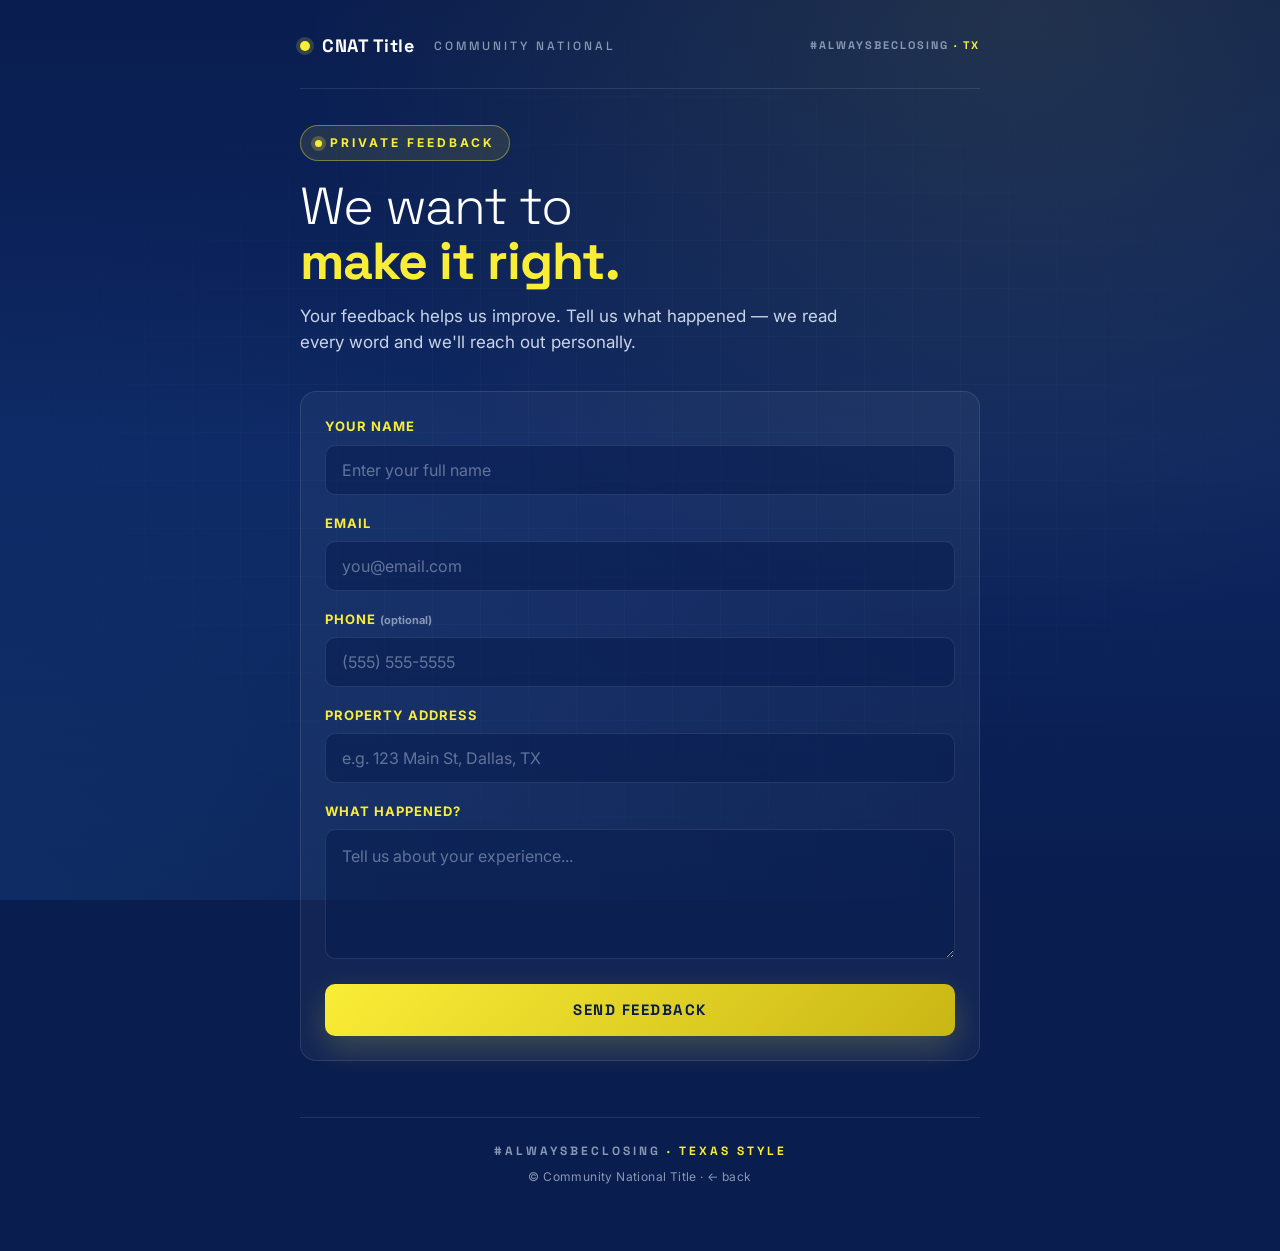
==== feedback-form/index.html @ 010f8af2 "Initial site — migrate cnattitle.tech off GHL 4 pages (review, locations-picker, feedback-form, than" ====
<!DOCTYPE html>
<html lang="en">
<head>
<meta charset="UTF-8">
<meta name="viewport" content="width=device-width, initial-scale=1.0, viewport-fit=cover">
<meta name="theme-color" content="#091d4f">
<title>We want to make it right — CNAT Title</title>
<meta name="description" content="Your feedback helps us improve. Share what happened — we read every word and we'll reach out personally.">
<meta name="robots" content="noindex">

<meta property="og:type" content="website">
<meta property="og:url" content="https://cnattitle.tech/feedback-form">
<meta property="og:title" content="We want to make it right — CNAT Title">
<meta property="og:description" content="Tell us what happened. We read every word.">
<meta property="og:image" content="https://cnattitle.tech/assets/og-review.png">
<meta name="twitter:card" content="summary_large_image">
<meta name="twitter:image" content="https://cnattitle.tech/assets/og-review.png">

<link rel="icon" href="/assets/favicon.ico">
<link rel="preconnect" href="https://fonts.googleapis.com">
<link rel="preconnect" href="https://fonts.gstatic.com" crossorigin>
<link href="https://fonts.googleapis.com/css2?family=Inter:wght@400;500;600;700&family=Space+Grotesk:wght@300;400;500;700;800&display=swap" rel="stylesheet">
<link rel="stylesheet" href="/assets/styles.css?v=1">
</head>
<body>
<main class="container">
  <header class="brand-bar">
    <div class="brand-mark"><span class="dot"></span>CNAT Title<span class="sub">Community National</span></div>
    <span class="brand-tag">#AlwaysBeClosing <span class="gold">· TX</span></span>
  </header>

  <section class="hero">
    <span class="eyebrow"><span class="pulse"></span>Private feedback</span>
    <h1>We want to<br><span class="accent">make it right.</span></h1>
    <p class="lead">Your feedback helps us improve. Tell us what happened — we read every word and we'll reach out personally.</p>
  </section>

  <form class="form-card" id="feedbackForm" novalidate>
    <div class="form-row">
      <label for="name">Your name</label>
      <input id="name" name="name" type="text" autocomplete="name" placeholder="Enter your full name" required>
    </div>
    <div class="form-row">
      <label for="email">Email</label>
      <input id="email" name="email" type="email" autocomplete="email" placeholder="you@email.com" required>
    </div>
    <div class="form-row">
      <label for="phone">Phone <span style="color:var(--muted);text-transform:none;letter-spacing:0;font-size:11px;">(optional)</span></label>
      <input id="phone" name="phone" type="tel" autocomplete="tel" placeholder="(555) 555-5555">
    </div>
    <div class="form-row">
      <label for="property">Property address</label>
      <input id="property" name="property" type="text" autocomplete="street-address" placeholder="e.g. 123 Main St, Dallas, TX" required>
    </div>
    <div class="form-row">
      <label for="message">What happened?</label>
      <textarea id="message" name="message" placeholder="Tell us about your experience..." required></textarea>
    </div>
    <div class="form-error" id="formError" role="alert"></div>
    <button class="btn" type="submit" id="submitBtn">Send feedback</button>
  </form>

  <footer class="footer">
    <div class="footer-tag">#AlwaysBeClosing <span class="gold">· Texas Style</span></div>
    <div>© Community National Title · <a href="/review">← back</a></div>
  </footer>
</main>

<script>
(function() {
  // Posts to n8n workflow "CNAT cnattitle.tech — Review Feedback → GHL" (id jV8NSQOhdHXovMks)
  // Flow: webhook → upsert GHL contact (CNAT) → add note → email marketing@cnattitle.com → respond OK
  var WEBHOOK_URL = "https://n8n.cnattitle.tech/webhook/cnat-web-review-feedback";

  var form = document.getElementById('feedbackForm');
  var btn = document.getElementById('submitBtn');
  var err = document.getElementById('formError');

  form.addEventListener('submit', async function(e) {
    e.preventDefault();
    err.classList.remove('visible');
    err.textContent = '';

    var payload = {
      source: 'cnattitle.tech/feedback-form',
      submitted_at: new Date().toISOString(),
      name: document.getElementById('name').value.trim(),
      email: document.getElementById('email').value.trim(),
      phone: document.getElementById('phone').value.trim(),
      property_address: document.getElementById('property').value.trim(),
      message: document.getElementById('message').value.trim()
    };

    if (!payload.name || !payload.email || !payload.property_address || !payload.message) {
      err.textContent = 'Please fill in all required fields.';
      err.classList.add('visible');
      return;
    }

    btn.disabled = true;
    var originalText = btn.textContent;
    btn.textContent = 'Sending…';

    try {
      var res = await fetch(WEBHOOK_URL, {
        method: 'POST',
        headers: { 'Content-Type': 'application/json' },
        body: JSON.stringify(payload)
      });
      // GHL inbound webhooks generally return 200 quickly; we proceed regardless of body
      if (!res.ok && res.status !== 0) {
        throw new Error('Server responded ' + res.status);
      }
      window.location.href = '/thank-you';
    } catch (ex) {
      // Even with CORS / opaque responses, the data usually lands. Best-effort fallback:
      try {
        await fetch(WEBHOOK_URL, {
          method: 'POST',
          mode: 'no-cors',
          headers: { 'Content-Type': 'application/json' },
          body: JSON.stringify(payload)
        });
        window.location.href = '/thank-you';
      } catch (e2) {
        err.textContent = "We couldn't send that — please try again, or email us directly at hello@cnattitle.com.";
        err.classList.add('visible');
        btn.disabled = false;
        btn.textContent = originalText;
      }
    }
  });
})();
</script>
</body>
</html>
---- assets/styles.css ----
/* CNAT Title — cnattitle.tech shared styles */
:root {
  --navy: #091d4f;
  --navy-2: #0d2660;
  --navy-3: #122e74;
  --yellow: #faed36;
  --yellow-dim: #c9b615;
  --white: #ffffff;
  --off-white: #f7f7fa;
  --muted: #8898b3;
  --line: rgba(255,255,255,0.10);
  --radius: 16px;
  --radius-sm: 10px;
  --shadow-lg: 0 24px 60px rgba(0,0,0,0.35);
  --shadow-card: 0 12px 32px rgba(0,0,0,0.25);
  --font-display: 'Space Grotesk', 'Montserrat', system-ui, sans-serif;
  --font-body: 'Inter', system-ui, -apple-system, Segoe UI, Roboto, sans-serif;
}

* { box-sizing: border-box; margin: 0; padding: 0; }
html, body { -webkit-text-size-adjust: 100%; }
body {
  font-family: var(--font-body);
  font-size: 16px;
  line-height: 1.55;
  color: var(--white);
  background: var(--navy);
  min-height: 100vh;
  position: relative;
  overflow-x: hidden;
}
body::before {
  content: "";
  position: fixed; inset: 0;
  background:
    radial-gradient(ellipse at 80% 0%, rgba(250,237,54,0.10), transparent 50%),
    radial-gradient(ellipse at 0% 100%, rgba(45,125,210,0.16), transparent 55%),
    linear-gradient(180deg, var(--navy) 0%, var(--navy-2) 50%, var(--navy) 100%);
  pointer-events: none;
  z-index: 0;
}
body::after {
  content: "";
  position: fixed; inset: 0;
  background-image:
    linear-gradient(rgba(255,255,255,0.02) 1px, transparent 1px),
    linear-gradient(90deg, rgba(255,255,255,0.02) 1px, transparent 1px);
  background-size: 48px 48px;
  mask-image: radial-gradient(ellipse at center, rgba(0,0,0,0.9) 40%, transparent 80%);
  pointer-events: none;
  z-index: 0;
}

img { max-width: 100%; display: block; }
a { color: var(--yellow); text-decoration: none; }
a:hover { text-decoration: underline; }

.container { position: relative; z-index: 1; max-width: 720px; margin: 0 auto; padding: 32px 20px 64px; }
.container.wide { max-width: 960px; }

/* Header */
.brand-bar { display: flex; align-items: center; justify-content: space-between; padding-bottom: 28px; border-bottom: 1px solid var(--line); margin-bottom: 36px; }
.brand-mark { display: flex; align-items: center; gap: 12px; font-family: var(--font-display); font-weight: 800; font-size: 18px; letter-spacing: 0.5px; color: var(--white); }
.brand-mark .dot { width: 10px; height: 10px; border-radius: 50%; background: var(--yellow); box-shadow: 0 0 0 4px rgba(250,237,54,0.18); }
.brand-mark .sub { color: var(--muted); font-weight: 500; font-size: 12px; letter-spacing: 3px; text-transform: uppercase; margin-left: 8px; }
.brand-tag { font-family: var(--font-display); font-size: 11px; font-weight: 700; color: var(--muted); letter-spacing: 2px; text-transform: uppercase; }
.brand-tag .gold { color: var(--yellow); }

/* Hero */
.hero { text-align: left; margin-bottom: 36px; }
.hero .eyebrow { display: inline-flex; align-items: center; gap: 8px; padding: 8px 14px; border-radius: 999px; background: rgba(250,237,54,0.10); border: 1px solid rgba(250,237,54,0.40); color: var(--yellow); font-size: 12px; font-weight: 700; letter-spacing: 3px; text-transform: uppercase; margin-bottom: 18px; }
.hero .eyebrow .pulse { width: 7px; height: 7px; border-radius: 50%; background: var(--yellow); box-shadow: 0 0 0 4px rgba(250,237,54,0.22); }
.hero h1 { font-family: var(--font-display); font-weight: 300; font-size: clamp(34px, 6.5vw, 52px); line-height: 1.05; letter-spacing: -1px; margin-bottom: 14px; }
.hero h1 .accent { color: var(--yellow); font-weight: 800; }
.hero p.lead { font-size: 17px; color: #c9d4e8; max-width: 540px; line-height: 1.55; }

/* Stat strip (optional) */
.stat-strip { display: grid; grid-template-columns: repeat(3, 1fr); gap: 12px; margin-bottom: 32px; }
.stat-strip .stat { background: rgba(255,255,255,0.04); border: 1px solid var(--line); border-radius: var(--radius-sm); padding: 14px 12px; text-align: center; }
.stat-strip .num { font-family: var(--font-display); font-weight: 700; font-size: 22px; color: var(--yellow); }
.stat-strip .lbl { font-size: 11px; color: var(--muted); letter-spacing: 2px; text-transform: uppercase; margin-top: 4px; }

/* Choice cards (used on /review) */
.choice-grid { display: grid; grid-template-columns: 1fr; gap: 14px; }
.choice {
  display: flex; gap: 16px;
  background: rgba(255,255,255,0.04);
  border: 1px solid var(--line);
  border-radius: var(--radius);
  padding: 22px 22px;
  align-items: center;
  text-decoration: none;
  color: var(--white);
  transition: transform 0.15s ease, border-color 0.2s ease, background 0.2s ease;
}
.choice:hover { transform: translateY(-2px); text-decoration: none; }
.choice.primary { background: linear-gradient(135deg, var(--yellow), var(--yellow-dim)); color: var(--navy); border-color: rgba(250,237,54,0.7); box-shadow: 0 18px 40px rgba(250,237,54,0.18); }
.choice.primary:hover { background: linear-gradient(135deg, #fff15c, var(--yellow)); }
.choice.secondary:hover { border-color: rgba(250,237,54,0.45); background: rgba(255,255,255,0.06); }
.choice .icon { flex: 0 0 56px; width: 56px; height: 56px; border-radius: 14px; display: flex; align-items: center; justify-content: center; font-size: 28px; }
.choice.primary .icon { background: rgba(9,29,79,0.10); color: var(--navy); }
.choice.secondary .icon { background: rgba(250,237,54,0.12); color: var(--yellow); }
.choice .copy { flex: 1; }
.choice .copy h3 { font-family: var(--font-display); font-size: 18px; font-weight: 700; margin-bottom: 4px; letter-spacing: -0.2px; }
.choice .copy p { font-size: 14px; opacity: 0.85; line-height: 1.4; margin: 0; }
.choice .arrow { font-size: 22px; opacity: 0.6; }
.choice.primary .arrow { color: var(--navy); opacity: 0.7; }

/* Locations grid (used on /locations-picker) */
.loc-section { margin-bottom: 32px; }
.loc-section .loc-section-label { font-family: var(--font-display); font-size: 12px; font-weight: 800; color: var(--yellow); letter-spacing: 4px; text-transform: uppercase; margin-bottom: 14px; display: flex; align-items: center; gap: 10px; }
.loc-section .loc-section-label::after { content: ""; flex: 1; height: 1px; background: var(--line); }
.loc-grid { display: grid; grid-template-columns: repeat(2, 1fr); gap: 12px; }
.loc-card {
  background: rgba(255,255,255,0.04);
  border: 1px solid var(--line);
  border-radius: var(--radius-sm);
  padding: 18px 16px;
  display: flex; flex-direction: column; gap: 6px;
  text-decoration: none; color: var(--white);
  transition: transform 0.15s ease, border-color 0.2s ease, background 0.2s ease;
}
.loc-card:hover { transform: translateY(-2px); border-color: rgba(250,237,54,0.45); background: rgba(255,255,255,0.07); text-decoration: none; }
.loc-card .pin { font-size: 18px; color: var(--yellow); }
.loc-card .name { font-family: var(--font-display); font-weight: 700; font-size: 17px; }
.loc-card .hint { font-size: 12px; color: var(--muted); letter-spacing: 0.4px; }

/* Form */
.form-card { background: rgba(255,255,255,0.04); border: 1px solid var(--line); border-radius: var(--radius); padding: 24px; }
.form-row { margin-bottom: 18px; }
.form-row label { display: block; font-size: 13px; font-weight: 700; letter-spacing: 1px; text-transform: uppercase; color: var(--yellow); margin-bottom: 8px; }
.form-row input,
.form-row textarea {
  width: 100%;
  padding: 14px 16px;
  background: rgba(9,29,79,0.55);
  border: 1px solid rgba(255,255,255,0.10);
  border-radius: var(--radius-sm);
  color: var(--white);
  font-size: 16px;
  font-family: inherit;
  -webkit-appearance: none;
  appearance: none;
}
.form-row input:focus,
.form-row textarea:focus {
  outline: none;
  border-color: var(--yellow);
  box-shadow: 0 0 0 3px rgba(250,237,54,0.15);
  background: rgba(9,29,79,0.75);
}
.form-row input::placeholder,
.form-row textarea::placeholder { color: rgba(200,212,232,0.45); }
.form-row textarea { min-height: 130px; resize: vertical; line-height: 1.5; }
.form-error { display: none; color: #ff9494; font-size: 13px; margin-top: 8px; }
.form-error.visible { display: block; }

.btn {
  display: inline-flex; align-items: center; justify-content: center; gap: 10px;
  width: 100%;
  padding: 16px 24px;
  background: linear-gradient(135deg, var(--yellow), var(--yellow-dim));
  color: var(--navy);
  border: none;
  border-radius: var(--radius-sm);
  font-family: var(--font-display);
  font-weight: 800;
  font-size: 15px;
  letter-spacing: 1.5px;
  text-transform: uppercase;
  cursor: pointer;
  transition: transform 0.15s ease, box-shadow 0.2s ease, background 0.2s ease;
  min-height: 52px;
  box-shadow: 0 12px 32px rgba(250,237,54,0.20);
}
.btn:hover { transform: translateY(-2px); background: linear-gradient(135deg, #fff15c, var(--yellow)); }
.btn:disabled { opacity: 0.6; cursor: wait; transform: none; }
.btn.secondary { background: transparent; color: var(--yellow); border: 1px solid rgba(250,237,54,0.45); box-shadow: none; }
.btn.secondary:hover { background: rgba(250,237,54,0.08); }

/* Thank-you state */
.success-card { text-align: center; padding: 48px 28px; background: rgba(255,255,255,0.04); border: 1px solid var(--line); border-radius: var(--radius); }
.success-card .success-mark { width: 80px; height: 80px; margin: 0 auto 24px; border-radius: 50%; background: linear-gradient(135deg, var(--yellow), var(--yellow-dim)); display: flex; align-items: center; justify-content: center; font-size: 40px; color: var(--navy); box-shadow: 0 0 0 10px rgba(250,237,54,0.10); }
.success-card h1 { font-family: var(--font-display); font-size: 36px; font-weight: 300; letter-spacing: -0.5px; margin-bottom: 12px; }
.success-card h1 .accent { color: var(--yellow); font-weight: 800; }
.success-card p { color: #c9d4e8; font-size: 16px; max-width: 440px; margin: 0 auto 18px; line-height: 1.6; }

/* Footer */
.footer { margin-top: 56px; padding-top: 24px; border-top: 1px solid var(--line); display: flex; flex-direction: column; gap: 8px; text-align: center; font-size: 12px; color: var(--muted); letter-spacing: 0.4px; }
.footer .footer-tag { font-family: var(--font-display); font-weight: 700; letter-spacing: 3px; text-transform: uppercase; }
.footer .footer-tag .gold { color: var(--yellow); }
.footer a { color: var(--muted); }
.footer a:hover { color: var(--yellow); }

/* Mobile */
@media (max-width: 540px) {
  .container { padding: 24px 16px 56px; }
  .stat-strip { grid-template-columns: 1fr; }
  .loc-grid { grid-template-columns: 1fr; }
  .hero h1 { font-size: 36px; }
  .choice { padding: 18px; }
  .choice .icon { flex: 0 0 48px; width: 48px; height: 48px; font-size: 24px; border-radius: 12px; }
  .form-card { padding: 20px; }
  .brand-bar { padding-bottom: 22px; margin-bottom: 28px; }
  .brand-mark .sub { display: none; }
  .brand-tag { display: none; }
  .success-card { padding: 36px 22px; }
  .success-card h1 { font-size: 30px; }
}
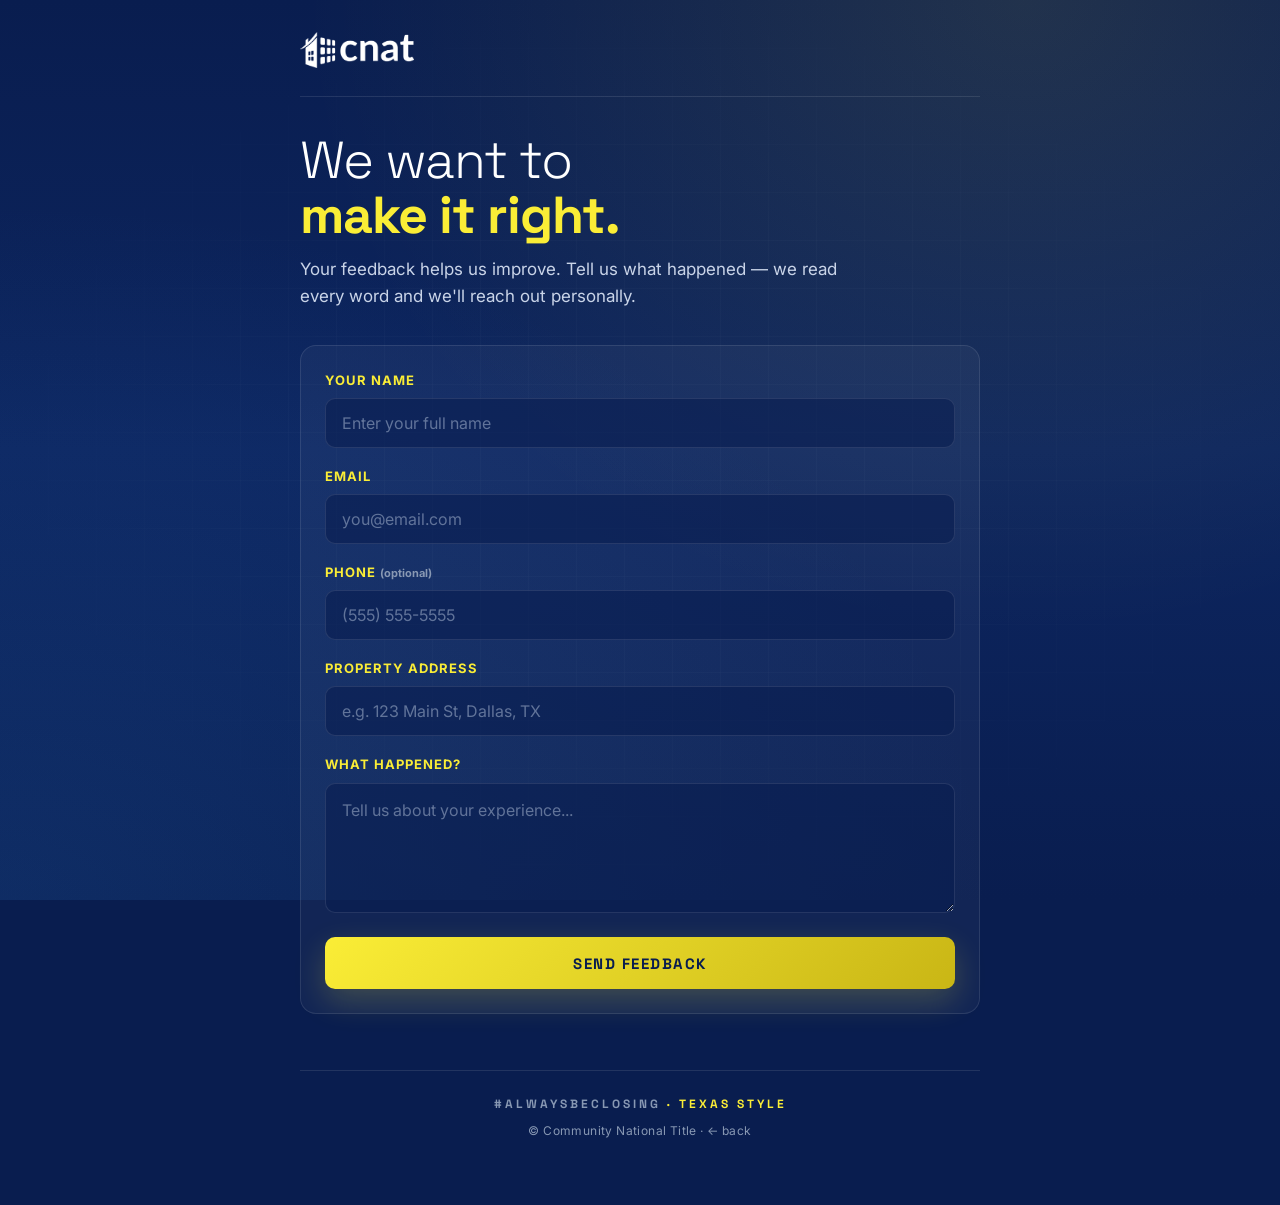
==== commit 6d2f7e13: "Design polish: real CNAT logo, drop AI-style eyebrow pills, fix locations card layout - Add /assets/" ====
--- a/feedback-form/index.html
+++ b/feedback-form/index.html
@@ -20,17 +20,17 @@
 <link rel="preconnect" href="https://fonts.googleapis.com">
 <link rel="preconnect" href="https://fonts.gstatic.com" crossorigin>
 <link href="https://fonts.googleapis.com/css2?family=Inter:wght@400;500;600;700&family=Space+Grotesk:wght@300;400;500;700;800&display=swap" rel="stylesheet">
-<link rel="stylesheet" href="/assets/styles.css?v=1">
+<link rel="stylesheet" href="/assets/styles.css?v=2">
 </head>
 <body>
 <main class="container">
   <header class="brand-bar">
-    <div class="brand-mark"><span class="dot"></span>CNAT Title<span class="sub">Community National</span></div>
-    <span class="brand-tag">#AlwaysBeClosing <span class="gold">· TX</span></span>
+    <a class="brand-logo" href="https://cnattitle.com" aria-label="CNAT Title — Community National Title">
+      <img src="/assets/cnat-logo-white.png?v=2" alt="CNAT Title">
+    </a>
   </header>
 
   <section class="hero">
-    <span class="eyebrow"><span class="pulse"></span>Private feedback</span>
     <h1>We want to<br><span class="accent">make it right.</span></h1>
     <p class="lead">Your feedback helps us improve. Tell us what happened — we read every word and we'll reach out personally.</p>
   </section>
--- a/assets/styles.css
+++ b/assets/styles.css
@@ -59,17 +59,12 @@
 .container.wide { max-width: 960px; }
 
 /* Header */
-.brand-bar { display: flex; align-items: center; justify-content: space-between; padding-bottom: 28px; border-bottom: 1px solid var(--line); margin-bottom: 36px; }
-.brand-mark { display: flex; align-items: center; gap: 12px; font-family: var(--font-display); font-weight: 800; font-size: 18px; letter-spacing: 0.5px; color: var(--white); }
-.brand-mark .dot { width: 10px; height: 10px; border-radius: 50%; background: var(--yellow); box-shadow: 0 0 0 4px rgba(250,237,54,0.18); }
-.brand-mark .sub { color: var(--muted); font-weight: 500; font-size: 12px; letter-spacing: 3px; text-transform: uppercase; margin-left: 8px; }
-.brand-tag { font-family: var(--font-display); font-size: 11px; font-weight: 700; color: var(--muted); letter-spacing: 2px; text-transform: uppercase; }
-.brand-tag .gold { color: var(--yellow); }
+.brand-bar { display: flex; align-items: center; justify-content: flex-start; padding-bottom: 28px; border-bottom: 1px solid var(--line); margin-bottom: 36px; }
+.brand-logo { display: inline-block; }
+.brand-logo img { display: block; height: 36px; width: auto; max-width: 200px; }
 
 /* Hero */
 .hero { text-align: left; margin-bottom: 36px; }
-.hero .eyebrow { display: inline-flex; align-items: center; gap: 8px; padding: 8px 14px; border-radius: 999px; background: rgba(250,237,54,0.10); border: 1px solid rgba(250,237,54,0.40); color: var(--yellow); font-size: 12px; font-weight: 700; letter-spacing: 3px; text-transform: uppercase; margin-bottom: 18px; }
-.hero .eyebrow .pulse { width: 7px; height: 7px; border-radius: 50%; background: var(--yellow); box-shadow: 0 0 0 4px rgba(250,237,54,0.22); }
 .hero h1 { font-family: var(--font-display); font-weight: 300; font-size: clamp(34px, 6.5vw, 52px); line-height: 1.05; letter-spacing: -1px; margin-bottom: 14px; }
 .hero h1 .accent { color: var(--yellow); font-weight: 800; }
 .hero p.lead { font-size: 17px; color: #c9d4e8; max-width: 540px; line-height: 1.55; }
@@ -115,15 +110,24 @@
   background: rgba(255,255,255,0.04);
   border: 1px solid var(--line);
   border-radius: var(--radius-sm);
-  padding: 18px 16px;
-  display: flex; flex-direction: column; gap: 6px;
+  padding: 18px 18px;
+  display: flex; align-items: center; gap: 14px;
   text-decoration: none; color: var(--white);
   transition: transform 0.15s ease, border-color 0.2s ease, background 0.2s ease;
 }
 .loc-card:hover { transform: translateY(-2px); border-color: rgba(250,237,54,0.45); background: rgba(255,255,255,0.07); text-decoration: none; }
-.loc-card .pin { font-size: 18px; color: var(--yellow); }
-.loc-card .name { font-family: var(--font-display); font-weight: 700; font-size: 17px; }
+.loc-card .pin {
+  flex: 0 0 44px; width: 44px; height: 44px;
+  border-radius: 12px;
+  background: rgba(250,237,54,0.12);
+  color: var(--yellow);
+  font-size: 22px;
+  display: flex; align-items: center; justify-content: center;
+}
+.loc-card .body { flex: 1; min-width: 0; }
+.loc-card .name { font-family: var(--font-display); font-weight: 700; font-size: 17px; line-height: 1.2; margin-bottom: 2px; }
 .loc-card .hint { font-size: 12px; color: var(--muted); letter-spacing: 0.4px; }
+.loc-card .arrow { color: var(--muted); font-size: 20px; opacity: 0.7; }
 
 /* Form */
 .form-card { background: rgba(255,255,255,0.04); border: 1px solid var(--line); border-radius: var(--radius); padding: 24px; }
@@ -194,16 +198,15 @@
 
 /* Mobile */
 @media (max-width: 540px) {
-  .container { padding: 24px 16px 56px; }
+  .container { padding: 20px 16px 56px; }
   .stat-strip { grid-template-columns: 1fr; }
   .loc-grid { grid-template-columns: 1fr; }
   .hero h1 { font-size: 36px; }
   .choice { padding: 18px; }
   .choice .icon { flex: 0 0 48px; width: 48px; height: 48px; font-size: 24px; border-radius: 12px; }
   .form-card { padding: 20px; }
-  .brand-bar { padding-bottom: 22px; margin-bottom: 28px; }
-  .brand-mark .sub { display: none; }
-  .brand-tag { display: none; }
+  .brand-bar { padding-bottom: 20px; margin-bottom: 24px; }
+  .brand-logo img { height: 30px; }
   .success-card { padding: 36px 22px; }
   .success-card h1 { font-size: 30px; }
 }
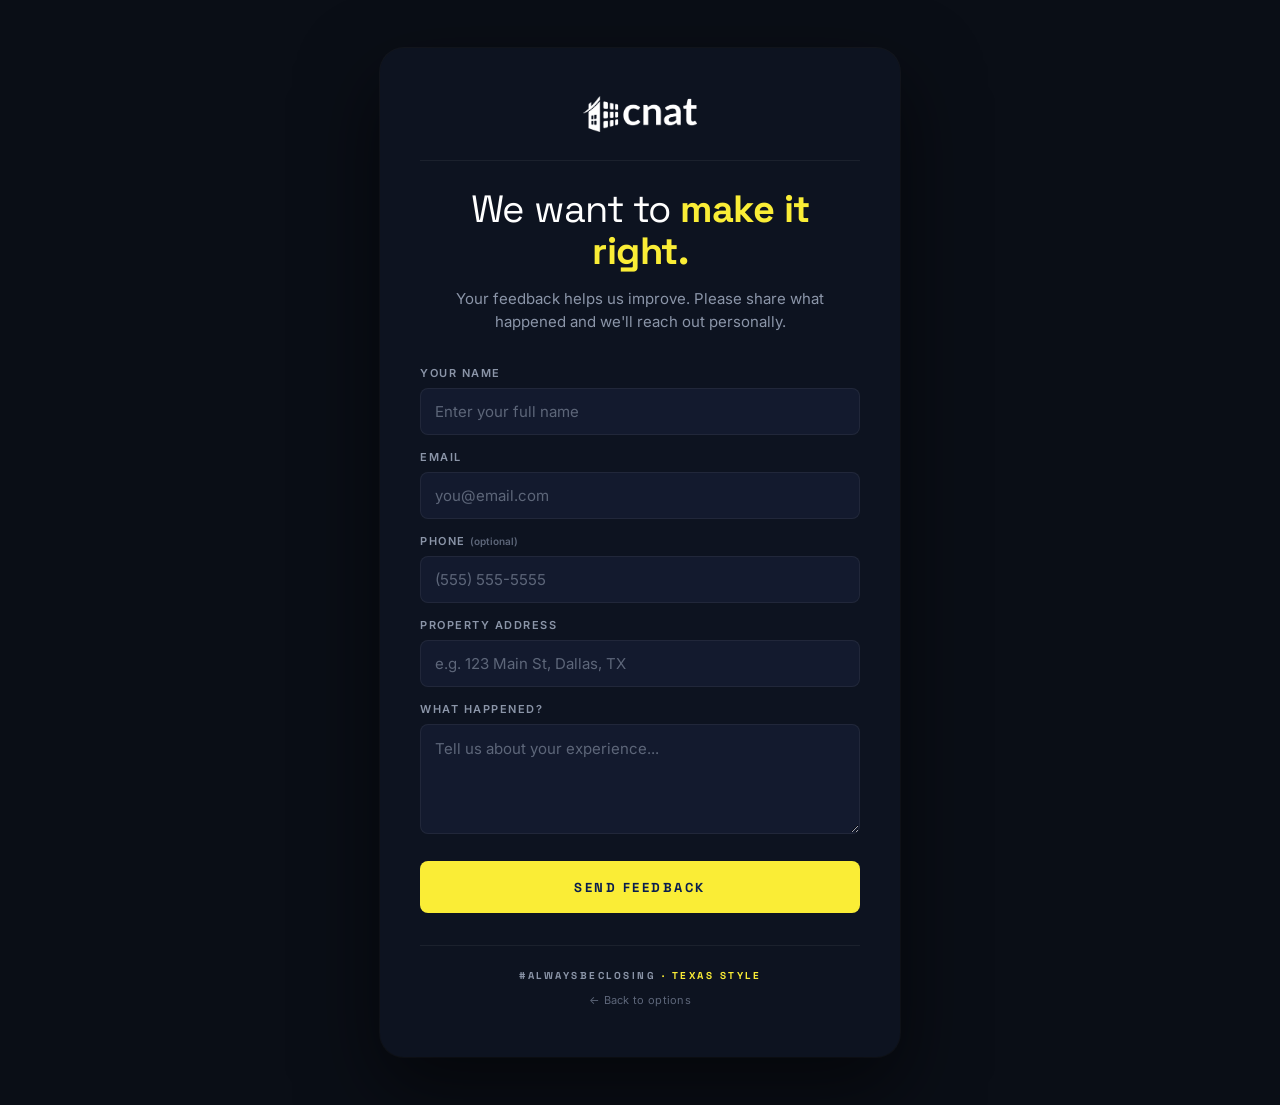
==== commit 3f366e8f: "v3 design: dark/contained refactor to match old GHL aesthetic - Background switches from navy gradie" ====
--- a/feedback-form/index.html
+++ b/feedback-form/index.html
@@ -3,7 +3,7 @@
 <head>
 <meta charset="UTF-8">
 <meta name="viewport" content="width=device-width, initial-scale=1.0, viewport-fit=cover">
-<meta name="theme-color" content="#091d4f">
+<meta name="theme-color" content="#0a0e16">
 <title>We want to make it right — CNAT Title</title>
 <meta name="description" content="Your feedback helps us improve. Share what happened — we read every word and we'll reach out personally.">
 <meta name="robots" content="noindex">
@@ -20,7 +20,7 @@
 <link rel="preconnect" href="https://fonts.googleapis.com">
 <link rel="preconnect" href="https://fonts.gstatic.com" crossorigin>
 <link href="https://fonts.googleapis.com/css2?family=Inter:wght@400;500;600;700&family=Space+Grotesk:wght@300;400;500;700;800&display=swap" rel="stylesheet">
-<link rel="stylesheet" href="/assets/styles.css?v=2">
+<link rel="stylesheet" href="/assets/styles.css?v=3">
 </head>
 <body>
 <main class="container">
@@ -31,8 +31,8 @@
   </header>
 
   <section class="hero">
-    <h1>We want to<br><span class="accent">make it right.</span></h1>
-    <p class="lead">Your feedback helps us improve. Tell us what happened — we read every word and we'll reach out personally.</p>
+    <h1>We want to <span class="accent">make it right.</span></h1>
+    <p class="lead">Your feedback helps us improve. Please share what happened and we'll reach out personally.</p>
   </section>
 
   <form class="form-card" id="feedbackForm" novalidate>
@@ -45,7 +45,7 @@
       <input id="email" name="email" type="email" autocomplete="email" placeholder="you@email.com" required>
     </div>
     <div class="form-row">
-      <label for="phone">Phone <span style="color:var(--muted);text-transform:none;letter-spacing:0;font-size:11px;">(optional)</span></label>
+      <label for="phone">Phone <span style="text-transform:none;letter-spacing:0;font-size:10px;color:var(--muted-2);">(optional)</span></label>
       <input id="phone" name="phone" type="tel" autocomplete="tel" placeholder="(555) 555-5555">
     </div>
     <div class="form-row">
@@ -62,7 +62,7 @@
 
   <footer class="footer">
     <div class="footer-tag">#AlwaysBeClosing <span class="gold">· Texas Style</span></div>
-    <div>© Community National Title · <a href="/review">← back</a></div>
+    <div><a href="/review">← Back to options</a></div>
   </footer>
 </main>
 
@@ -107,13 +107,11 @@
         headers: { 'Content-Type': 'application/json' },
         body: JSON.stringify(payload)
       });
-      // GHL inbound webhooks generally return 200 quickly; we proceed regardless of body
       if (!res.ok && res.status !== 0) {
         throw new Error('Server responded ' + res.status);
       }
       window.location.href = '/thank-you';
     } catch (ex) {
-      // Even with CORS / opaque responses, the data usually lands. Best-effort fallback:
       try {
         await fetch(WEBHOOK_URL, {
           method: 'POST',
--- a/assets/styles.css
+++ b/assets/styles.css
@@ -1,212 +1,327 @@
-/* CNAT Title — cnattitle.tech shared styles */
+/* CNAT Title — cnattitle.tech (v3: dark/contained refactor) */
 :root {
-  --navy: #091d4f;
-  --navy-2: #0d2660;
-  --navy-3: #122e74;
+  --bg-page: #0a0e16;        /* near-black page bg, like old GHL */
+  --card: #0d1320;           /* main floating card */
+  --card-2: #131a2e;         /* interior elements (buttons, inputs, sub-cards) */
+  --card-3: #1a2238;         /* hover state */
+  --navy: #091d4f;           /* CNAT brand navy */
   --yellow: #faed36;
-  --yellow-dim: #c9b615;
+  --yellow-dim: #d6cb2c;
   --white: #ffffff;
-  --off-white: #f7f7fa;
-  --muted: #8898b3;
-  --line: rgba(255,255,255,0.10);
-  --radius: 16px;
-  --radius-sm: 10px;
-  --shadow-lg: 0 24px 60px rgba(0,0,0,0.35);
-  --shadow-card: 0 12px 32px rgba(0,0,0,0.25);
+  --muted: #8b95a8;          /* secondary text */
+  --muted-2: #5d6679;        /* tertiary text */
+  --line: rgba(255,255,255,0.06);
+  --line-soft: rgba(255,255,255,0.03);
+  --radius: 24px;
+  --radius-sm: 12px;
+  --radius-xs: 8px;
+  --shadow-card: 0 32px 80px rgba(0,0,0,0.55), 0 0 0 1px rgba(255,255,255,0.04);
   --font-display: 'Space Grotesk', 'Montserrat', system-ui, sans-serif;
   --font-body: 'Inter', system-ui, -apple-system, Segoe UI, Roboto, sans-serif;
 }
 
 * { box-sizing: border-box; margin: 0; padding: 0; }
-html, body { -webkit-text-size-adjust: 100%; }
+html, body {
+  -webkit-text-size-adjust: 100%;
+  overflow-x: hidden;          /* prevent any rogue horizontal scroll */
+}
 body {
   font-family: var(--font-body);
   font-size: 16px;
   line-height: 1.55;
   color: var(--white);
-  background: var(--navy);
+  background: var(--bg-page);
   min-height: 100vh;
-  position: relative;
-  overflow-x: hidden;
-}
-body::before {
-  content: "";
-  position: fixed; inset: 0;
-  background:
-    radial-gradient(ellipse at 80% 0%, rgba(250,237,54,0.10), transparent 50%),
-    radial-gradient(ellipse at 0% 100%, rgba(45,125,210,0.16), transparent 55%),
-    linear-gradient(180deg, var(--navy) 0%, var(--navy-2) 50%, var(--navy) 100%);
-  pointer-events: none;
-  z-index: 0;
-}
-body::after {
-  content: "";
-  position: fixed; inset: 0;
-  background-image:
-    linear-gradient(rgba(255,255,255,0.02) 1px, transparent 1px),
-    linear-gradient(90deg, rgba(255,255,255,0.02) 1px, transparent 1px);
-  background-size: 48px 48px;
-  mask-image: radial-gradient(ellipse at center, rgba(0,0,0,0.9) 40%, transparent 80%);
-  pointer-events: none;
-  z-index: 0;
 }
 
 img { max-width: 100%; display: block; }
 a { color: var(--yellow); text-decoration: none; }
 a:hover { text-decoration: underline; }
 
-.container { position: relative; z-index: 1; max-width: 720px; margin: 0 auto; padding: 32px 20px 64px; }
-.container.wide { max-width: 960px; }
-
-/* Header */
-.brand-bar { display: flex; align-items: center; justify-content: flex-start; padding-bottom: 28px; border-bottom: 1px solid var(--line); margin-bottom: 36px; }
+/* Floating card layout */
+.container {
+  max-width: 520px;
+  margin: 48px auto;
+  background: var(--card);
+  border-radius: var(--radius);
+  box-shadow: var(--shadow-card);
+  padding: 48px 40px;
+  position: relative;
+}
+.container.wide { max-width: 640px; }
+
+/* Brand bar */
+.brand-bar {
+  display: flex;
+  justify-content: center;
+  padding-bottom: 28px;
+  margin-bottom: 28px;
+  border-bottom: 1px solid var(--line);
+}
 .brand-logo { display: inline-block; }
-.brand-logo img { display: block; height: 36px; width: auto; max-width: 200px; }
-
-/* Hero */
-.hero { text-align: left; margin-bottom: 36px; }
-.hero h1 { font-family: var(--font-display); font-weight: 300; font-size: clamp(34px, 6.5vw, 52px); line-height: 1.05; letter-spacing: -1px; margin-bottom: 14px; }
-.hero h1 .accent { color: var(--yellow); font-weight: 800; }
-.hero p.lead { font-size: 17px; color: #c9d4e8; max-width: 540px; line-height: 1.55; }
-
-/* Stat strip (optional) */
-.stat-strip { display: grid; grid-template-columns: repeat(3, 1fr); gap: 12px; margin-bottom: 32px; }
-.stat-strip .stat { background: rgba(255,255,255,0.04); border: 1px solid var(--line); border-radius: var(--radius-sm); padding: 14px 12px; text-align: center; }
-.stat-strip .num { font-family: var(--font-display); font-weight: 700; font-size: 22px; color: var(--yellow); }
-.stat-strip .lbl { font-size: 11px; color: var(--muted); letter-spacing: 2px; text-transform: uppercase; margin-top: 4px; }
+.brand-logo img { display: block; height: 36px; width: auto; max-width: 180px; }
+
+/* Hero (centered, premium) */
+.hero { text-align: center; margin-bottom: 32px; }
+.hero h1 {
+  font-family: var(--font-display);
+  font-weight: 400;
+  font-size: clamp(28px, 6vw, 38px);
+  line-height: 1.1;
+  letter-spacing: -0.5px;
+  margin-bottom: 14px;
+}
+.hero h1 .accent {
+  color: var(--yellow);
+  font-weight: 700;
+}
+.hero p.lead {
+  font-size: 15px;
+  color: var(--muted);
+  line-height: 1.55;
+  max-width: 420px;
+  margin: 0 auto;
+}
 
 /* Choice cards (used on /review) */
-.choice-grid { display: grid; grid-template-columns: 1fr; gap: 14px; }
+.choice-grid { display: grid; grid-template-columns: 1fr; gap: 12px; margin-bottom: 8px; }
 .choice {
   display: flex; gap: 16px;
-  background: rgba(255,255,255,0.04);
-  border: 1px solid var(--line);
-  border-radius: var(--radius);
-  padding: 22px 22px;
-  align-items: center;
-  text-decoration: none;
-  color: var(--white);
-  transition: transform 0.15s ease, border-color 0.2s ease, background 0.2s ease;
-}
-.choice:hover { transform: translateY(-2px); text-decoration: none; }
-.choice.primary { background: linear-gradient(135deg, var(--yellow), var(--yellow-dim)); color: var(--navy); border-color: rgba(250,237,54,0.7); box-shadow: 0 18px 40px rgba(250,237,54,0.18); }
-.choice.primary:hover { background: linear-gradient(135deg, #fff15c, var(--yellow)); }
-.choice.secondary:hover { border-color: rgba(250,237,54,0.45); background: rgba(255,255,255,0.06); }
-.choice .icon { flex: 0 0 56px; width: 56px; height: 56px; border-radius: 14px; display: flex; align-items: center; justify-content: center; font-size: 28px; }
-.choice.primary .icon { background: rgba(9,29,79,0.10); color: var(--navy); }
-.choice.secondary .icon { background: rgba(250,237,54,0.12); color: var(--yellow); }
-.choice .copy { flex: 1; }
-.choice .copy h3 { font-family: var(--font-display); font-size: 18px; font-weight: 700; margin-bottom: 4px; letter-spacing: -0.2px; }
-.choice .copy p { font-size: 14px; opacity: 0.85; line-height: 1.4; margin: 0; }
-.choice .arrow { font-size: 22px; opacity: 0.6; }
-.choice.primary .arrow { color: var(--navy); opacity: 0.7; }
-
-/* Locations grid (used on /locations-picker) */
-.loc-section { margin-bottom: 32px; }
-.loc-section .loc-section-label { font-family: var(--font-display); font-size: 12px; font-weight: 800; color: var(--yellow); letter-spacing: 4px; text-transform: uppercase; margin-bottom: 14px; display: flex; align-items: center; gap: 10px; }
-.loc-section .loc-section-label::after { content: ""; flex: 1; height: 1px; background: var(--line); }
-.loc-grid { display: grid; grid-template-columns: repeat(2, 1fr); gap: 12px; }
-.loc-card {
-  background: rgba(255,255,255,0.04);
+  background: var(--card-2);
   border: 1px solid var(--line);
   border-radius: var(--radius-sm);
   padding: 18px 18px;
-  display: flex; align-items: center; gap: 14px;
+  align-items: center;
+  text-decoration: none;
+  color: var(--white);
+  transition: transform 0.15s ease, border-color 0.2s ease, background 0.2s ease;
+  min-height: 76px;
+}
+.choice:hover {
+  transform: translateY(-2px);
+  background: var(--card-3);
+  border-color: rgba(250,237,54,0.30);
+  text-decoration: none;
+}
+.choice .icon {
+  flex: 0 0 44px; width: 44px; height: 44px;
+  border-radius: 10px;
+  display: flex; align-items: center; justify-content: center;
+  font-size: 22px;
+  background: rgba(250,237,54,0.10);
+  color: var(--yellow);
+}
+.choice.secondary .icon {
+  background: rgba(255,255,255,0.06);
+  color: var(--white);
+  font-size: 20px;
+}
+.choice .copy { flex: 1; min-width: 0; }
+.choice .copy h3 {
+  font-family: var(--font-display);
+  font-size: 14px;
+  font-weight: 700;
+  letter-spacing: 2px;
+  text-transform: uppercase;
+  color: var(--white);
+  margin-bottom: 4px;
+  line-height: 1.2;
+}
+.choice .copy p { font-size: 12px; color: var(--muted); line-height: 1.4; margin: 0; }
+.choice .arrow { color: var(--muted-2); font-size: 18px; flex-shrink: 0; }
+
+/* Locations grid: 2-col tiles desktop, 1-col rows mobile */
+.loc-section { margin-bottom: 24px; }
+.loc-section .loc-section-label {
+  font-family: var(--font-display);
+  font-size: 10px;
+  font-weight: 700;
+  color: var(--muted);
+  letter-spacing: 3px;
+  text-transform: uppercase;
+  margin-bottom: 12px;
+  display: flex; align-items: center; gap: 10px;
+}
+.loc-section .loc-section-label::after { content: ""; flex: 1; height: 1px; background: var(--line); }
+
+/* Desktop tile layout */
+.loc-grid { display: grid; grid-template-columns: repeat(2, 1fr); gap: 10px; }
+.loc-card {
+  background: var(--card-2);
+  border: 1px solid var(--line);
+  border-radius: var(--radius-sm);
+  padding: 22px 16px;
+  display: flex; flex-direction: column; align-items: center; gap: 10px;
   text-decoration: none; color: var(--white);
   transition: transform 0.15s ease, border-color 0.2s ease, background 0.2s ease;
-}
-.loc-card:hover { transform: translateY(-2px); border-color: rgba(250,237,54,0.45); background: rgba(255,255,255,0.07); text-decoration: none; }
+  text-align: center;
+  min-height: 110px;
+}
+.loc-card:hover {
+  transform: translateY(-2px);
+  background: var(--card-3);
+  border-color: rgba(250,237,54,0.30);
+  text-decoration: none;
+}
 .loc-card .pin {
-  flex: 0 0 44px; width: 44px; height: 44px;
-  border-radius: 12px;
-  background: rgba(250,237,54,0.12);
-  color: var(--yellow);
   font-size: 22px;
-  display: flex; align-items: center; justify-content: center;
-}
-.loc-card .body { flex: 1; min-width: 0; }
-.loc-card .name { font-family: var(--font-display); font-weight: 700; font-size: 17px; line-height: 1.2; margin-bottom: 2px; }
-.loc-card .hint { font-size: 12px; color: var(--muted); letter-spacing: 0.4px; }
-.loc-card .arrow { color: var(--muted); font-size: 20px; opacity: 0.7; }
+  line-height: 1;
+}
+.loc-card .body { display: contents; }
+.loc-card .name {
+  font-family: var(--font-display);
+  font-weight: 700;
+  font-size: 13px;
+  letter-spacing: 1.5px;
+  text-transform: uppercase;
+  line-height: 1.2;
+}
+.loc-card .hint { display: none; }
+.loc-card .arrow { display: none; }
 
 /* Form */
-.form-card { background: rgba(255,255,255,0.04); border: 1px solid var(--line); border-radius: var(--radius); padding: 24px; }
-.form-row { margin-bottom: 18px; }
-.form-row label { display: block; font-size: 13px; font-weight: 700; letter-spacing: 1px; text-transform: uppercase; color: var(--yellow); margin-bottom: 8px; }
+.form-card { margin-bottom: 8px; }
+.form-row { margin-bottom: 14px; }
+.form-row label {
+  display: block;
+  font-size: 11px;
+  font-weight: 600;
+  letter-spacing: 1.5px;
+  text-transform: uppercase;
+  color: var(--muted);
+  margin-bottom: 6px;
+}
 .form-row input,
 .form-row textarea {
   width: 100%;
-  padding: 14px 16px;
-  background: rgba(9,29,79,0.55);
-  border: 1px solid rgba(255,255,255,0.10);
-  border-radius: var(--radius-sm);
-  color: var(--white);
-  font-size: 16px;
+  padding: 13px 14px;
+  background: var(--card-2);
+  border: 1px solid var(--line);
+  border-radius: var(--radius-xs);
+  color: var(--white);
+  font-size: 15px;
   font-family: inherit;
   -webkit-appearance: none;
   appearance: none;
+  transition: border-color 0.15s, background 0.15s;
 }
 .form-row input:focus,
 .form-row textarea:focus {
   outline: none;
   border-color: var(--yellow);
-  box-shadow: 0 0 0 3px rgba(250,237,54,0.15);
-  background: rgba(9,29,79,0.75);
+  background: var(--card-3);
 }
 .form-row input::placeholder,
-.form-row textarea::placeholder { color: rgba(200,212,232,0.45); }
-.form-row textarea { min-height: 130px; resize: vertical; line-height: 1.5; }
-.form-error { display: none; color: #ff9494; font-size: 13px; margin-top: 8px; }
+.form-row textarea::placeholder { color: var(--muted-2); }
+.form-row textarea { min-height: 110px; resize: vertical; line-height: 1.5; }
+.form-error { display: none; color: #ff9494; font-size: 13px; margin: 4px 0 10px; }
 .form-error.visible { display: block; }
 
+/* Primary action button — refined pill */
 .btn {
   display: inline-flex; align-items: center; justify-content: center; gap: 10px;
   width: 100%;
-  padding: 16px 24px;
-  background: linear-gradient(135deg, var(--yellow), var(--yellow-dim));
+  padding: 15px 24px;
+  background: var(--yellow);
   color: var(--navy);
   border: none;
-  border-radius: var(--radius-sm);
-  font-family: var(--font-display);
-  font-weight: 800;
-  font-size: 15px;
-  letter-spacing: 1.5px;
+  border-radius: var(--radius-xs);
+  font-family: var(--font-display);
+  font-weight: 700;
+  font-size: 13px;
+  letter-spacing: 2.5px;
   text-transform: uppercase;
   cursor: pointer;
-  transition: transform 0.15s ease, box-shadow 0.2s ease, background 0.2s ease;
+  transition: transform 0.15s ease, background 0.2s ease;
   min-height: 52px;
-  box-shadow: 0 12px 32px rgba(250,237,54,0.20);
-}
-.btn:hover { transform: translateY(-2px); background: linear-gradient(135deg, #fff15c, var(--yellow)); }
-.btn:disabled { opacity: 0.6; cursor: wait; transform: none; }
-.btn.secondary { background: transparent; color: var(--yellow); border: 1px solid rgba(250,237,54,0.45); box-shadow: none; }
+  margin-top: 6px;
+}
+.btn:hover { transform: translateY(-1px); background: #fff15c; text-decoration: none; }
+.btn:disabled { opacity: 0.55; cursor: wait; transform: none; }
+.btn.secondary {
+  background: transparent;
+  color: var(--yellow);
+  border: 1px solid rgba(250,237,54,0.35);
+}
 .btn.secondary:hover { background: rgba(250,237,54,0.08); }
 
-/* Thank-you state */
-.success-card { text-align: center; padding: 48px 28px; background: rgba(255,255,255,0.04); border: 1px solid var(--line); border-radius: var(--radius); }
-.success-card .success-mark { width: 80px; height: 80px; margin: 0 auto 24px; border-radius: 50%; background: linear-gradient(135deg, var(--yellow), var(--yellow-dim)); display: flex; align-items: center; justify-content: center; font-size: 40px; color: var(--navy); box-shadow: 0 0 0 10px rgba(250,237,54,0.10); }
-.success-card h1 { font-family: var(--font-display); font-size: 36px; font-weight: 300; letter-spacing: -0.5px; margin-bottom: 12px; }
-.success-card h1 .accent { color: var(--yellow); font-weight: 800; }
-.success-card p { color: #c9d4e8; font-size: 16px; max-width: 440px; margin: 0 auto 18px; line-height: 1.6; }
+/* Thank-you success state */
+.success-card { text-align: center; padding: 12px 0; }
+.success-card .success-mark {
+  width: 72px; height: 72px;
+  margin: 0 auto 24px;
+  border-radius: 50%;
+  background: var(--yellow);
+  display: flex; align-items: center; justify-content: center;
+  font-size: 32px; color: var(--navy); font-weight: 700;
+  box-shadow: 0 0 0 8px rgba(250,237,54,0.08);
+}
+.success-card h1 {
+  font-family: var(--font-display);
+  font-size: clamp(26px, 6vw, 34px);
+  font-weight: 400;
+  letter-spacing: -0.5px;
+  margin-bottom: 12px;
+}
+.success-card h1 .accent { color: var(--yellow); font-weight: 700; }
+.success-card p {
+  color: var(--muted);
+  font-size: 14px;
+  max-width: 380px;
+  margin: 0 auto 14px;
+  line-height: 1.6;
+}
 
 /* Footer */
-.footer { margin-top: 56px; padding-top: 24px; border-top: 1px solid var(--line); display: flex; flex-direction: column; gap: 8px; text-align: center; font-size: 12px; color: var(--muted); letter-spacing: 0.4px; }
-.footer .footer-tag { font-family: var(--font-display); font-weight: 700; letter-spacing: 3px; text-transform: uppercase; }
+.footer {
+  margin-top: 32px;
+  padding-top: 22px;
+  border-top: 1px solid var(--line);
+  text-align: center;
+  font-size: 11px;
+  color: var(--muted-2);
+  letter-spacing: 0.3px;
+}
+.footer .footer-tag {
+  font-family: var(--font-display);
+  font-weight: 700;
+  letter-spacing: 2.5px;
+  text-transform: uppercase;
+  color: var(--muted);
+  font-size: 10px;
+  margin-bottom: 8px;
+}
 .footer .footer-tag .gold { color: var(--yellow); }
-.footer a { color: var(--muted); }
+.footer a { color: var(--muted-2); }
 .footer a:hover { color: var(--yellow); }
 
-/* Mobile */
+/* Mobile (≤540px): card goes edge-to-edge, no shadow */
 @media (max-width: 540px) {
-  .container { padding: 20px 16px 56px; }
-  .stat-strip { grid-template-columns: 1fr; }
+  .container {
+    max-width: 100%;
+    margin: 0;
+    border-radius: 0;
+    box-shadow: none;
+    padding: 28px 22px 40px;
+    min-height: 100vh;
+  }
+  .brand-bar { padding-bottom: 22px; margin-bottom: 24px; }
+  .brand-logo img { height: 30px; }
+  .hero { margin-bottom: 28px; }
+  .hero h1 { font-size: 30px; }
+  .hero p.lead { font-size: 14px; }
+  .choice { padding: 16px; min-height: 70px; }
+  .choice .icon { flex: 0 0 40px; width: 40px; height: 40px; font-size: 20px; }
+  .loc-grid { grid-template-columns: repeat(2, 1fr); }
+  .loc-card { min-height: 100px; padding: 18px 12px; }
+  .loc-card .name { font-size: 12px; }
+  .footer { margin-top: 28px; padding-top: 18px; }
+}
+
+/* Very narrow phones: collapse locations to one column */
+@media (max-width: 380px) {
   .loc-grid { grid-template-columns: 1fr; }
-  .hero h1 { font-size: 36px; }
-  .choice { padding: 18px; }
-  .choice .icon { flex: 0 0 48px; width: 48px; height: 48px; font-size: 24px; border-radius: 12px; }
-  .form-card { padding: 20px; }
-  .brand-bar { padding-bottom: 20px; margin-bottom: 24px; }
-  .brand-logo img { height: 30px; }
-  .success-card { padding: 36px 22px; }
-  .success-card h1 { font-size: 30px; }
-}
+  .loc-card { flex-direction: row; min-height: auto; padding: 14px 16px; gap: 14px; }
+  .loc-card .pin { font-size: 20px; }
+  .loc-card .name { letter-spacing: 1px; }
+}
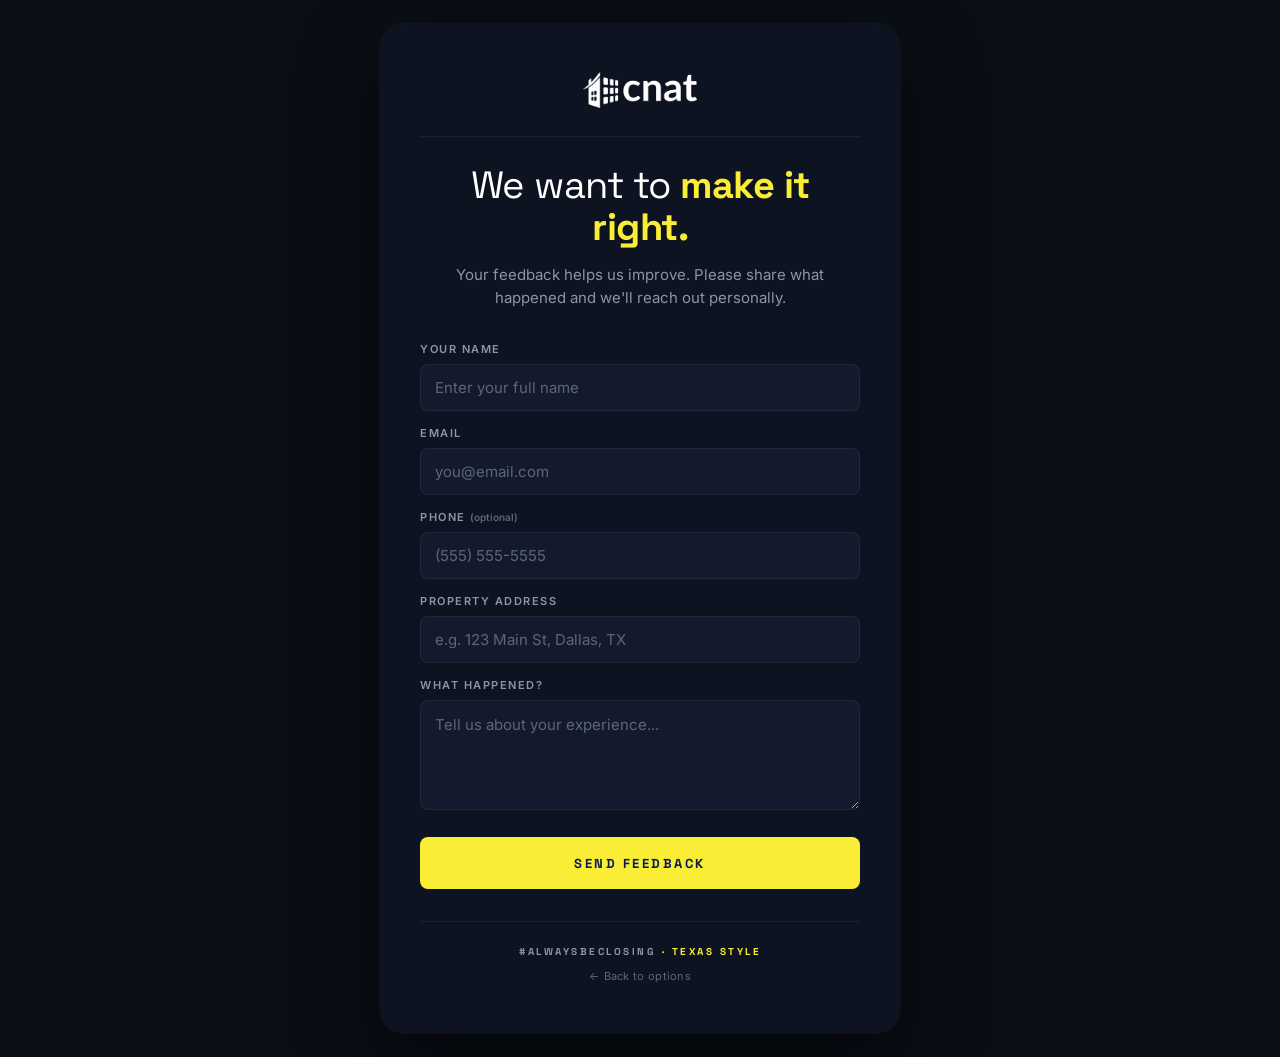
==== commit ff4aeb26: "v4 polish: vertical-center on review, location addresses, cleaner type - Body becomes flex column (c" ====
--- a/feedback-form/index.html
+++ b/feedback-form/index.html
@@ -20,7 +20,7 @@
 <link rel="preconnect" href="https://fonts.googleapis.com">
 <link rel="preconnect" href="https://fonts.gstatic.com" crossorigin>
 <link href="https://fonts.googleapis.com/css2?family=Inter:wght@400;500;600;700&family=Space+Grotesk:wght@300;400;500;700;800&display=swap" rel="stylesheet">
-<link rel="stylesheet" href="/assets/styles.css?v=3">
+<link rel="stylesheet" href="/assets/styles.css?v=4">
 </head>
 <body>
 <main class="container">
--- a/assets/styles.css
+++ b/assets/styles.css
@@ -32,6 +32,12 @@
   color: var(--white);
   background: var(--bg-page);
   min-height: 100vh;
+  min-height: 100dvh;
+  display: flex;
+  flex-direction: column;
+  justify-content: center;
+  align-items: stretch;
+  padding: 24px 0;
 }
 
 img { max-width: 100%; display: block; }
@@ -41,12 +47,13 @@
 /* Floating card layout */
 .container {
   max-width: 520px;
-  margin: 48px auto;
+  margin: 0 auto;
   background: var(--card);
   border-radius: var(--radius);
   box-shadow: var(--shadow-card);
   padding: 48px 40px;
   position: relative;
+  width: 100%;
 }
 .container.wide { max-width: 640px; }
 
@@ -150,12 +157,12 @@
   background: var(--card-2);
   border: 1px solid var(--line);
   border-radius: var(--radius-sm);
-  padding: 22px 16px;
-  display: flex; flex-direction: column; align-items: center; gap: 10px;
+  padding: 20px 16px 18px;
+  display: flex; flex-direction: column; align-items: center; gap: 8px;
   text-decoration: none; color: var(--white);
   transition: transform 0.15s ease, border-color 0.2s ease, background 0.2s ease;
   text-align: center;
-  min-height: 110px;
+  min-height: 140px;
 }
 .loc-card:hover {
   transform: translateY(-2px);
@@ -167,14 +174,22 @@
   font-size: 22px;
   line-height: 1;
 }
-.loc-card .body { display: contents; }
+.loc-card .body { display: flex; flex-direction: column; gap: 4px; align-items: center; }
 .loc-card .name {
   font-family: var(--font-display);
-  font-weight: 700;
-  font-size: 13px;
-  letter-spacing: 1.5px;
-  text-transform: uppercase;
+  font-weight: 600;
+  font-size: 17px;
+  letter-spacing: -0.2px;
   line-height: 1.2;
+  color: var(--white);
+}
+.loc-card .addr {
+  font-family: var(--font-body);
+  font-weight: 400;
+  font-size: 12px;
+  line-height: 1.4;
+  color: var(--muted);
+  max-width: 200px;
 }
 .loc-card .hint { display: none; }
 .loc-card .arrow { display: none; }
@@ -297,13 +312,14 @@
 
 /* Mobile (≤540px): card goes edge-to-edge, no shadow */
 @media (max-width: 540px) {
+  body { padding: 0; justify-content: center; background: var(--card); }
   .container {
     max-width: 100%;
     margin: 0;
     border-radius: 0;
     box-shadow: none;
-    padding: 28px 22px 40px;
-    min-height: 100vh;
+    padding: 32px 22px 40px;
+    background: transparent;
   }
   .brand-bar { padding-bottom: 22px; margin-bottom: 24px; }
   .brand-logo img { height: 30px; }
@@ -312,16 +328,26 @@
   .hero p.lead { font-size: 14px; }
   .choice { padding: 16px; min-height: 70px; }
   .choice .icon { flex: 0 0 40px; width: 40px; height: 40px; font-size: 20px; }
-  .loc-grid { grid-template-columns: repeat(2, 1fr); }
-  .loc-card { min-height: 100px; padding: 18px 12px; }
-  .loc-card .name { font-size: 12px; }
+  .loc-grid { grid-template-columns: repeat(2, 1fr); gap: 10px; }
+  .loc-card { min-height: 130px; padding: 18px 10px 16px; }
+  .loc-card .name { font-size: 15px; }
+  .loc-card .addr { font-size: 11px; max-width: 100%; }
   .footer { margin-top: 28px; padding-top: 18px; }
 }
 
-/* Very narrow phones: collapse locations to one column */
-@media (max-width: 380px) {
+/* Very narrow phones / small screens: collapse locations to single column rows */
+@media (max-width: 400px) {
   .loc-grid { grid-template-columns: 1fr; }
-  .loc-card { flex-direction: row; min-height: auto; padding: 14px 16px; gap: 14px; }
-  .loc-card .pin { font-size: 20px; }
-  .loc-card .name { letter-spacing: 1px; }
-}
+  .loc-card {
+    flex-direction: row;
+    align-items: center;
+    text-align: left;
+    min-height: auto;
+    padding: 14px 16px;
+    gap: 14px;
+  }
+  .loc-card .pin { font-size: 22px; flex-shrink: 0; }
+  .loc-card .body { align-items: flex-start; flex: 1; min-width: 0; }
+  .loc-card .name { font-size: 16px; }
+  .loc-card .addr { font-size: 12px; max-width: 100%; }
+}
